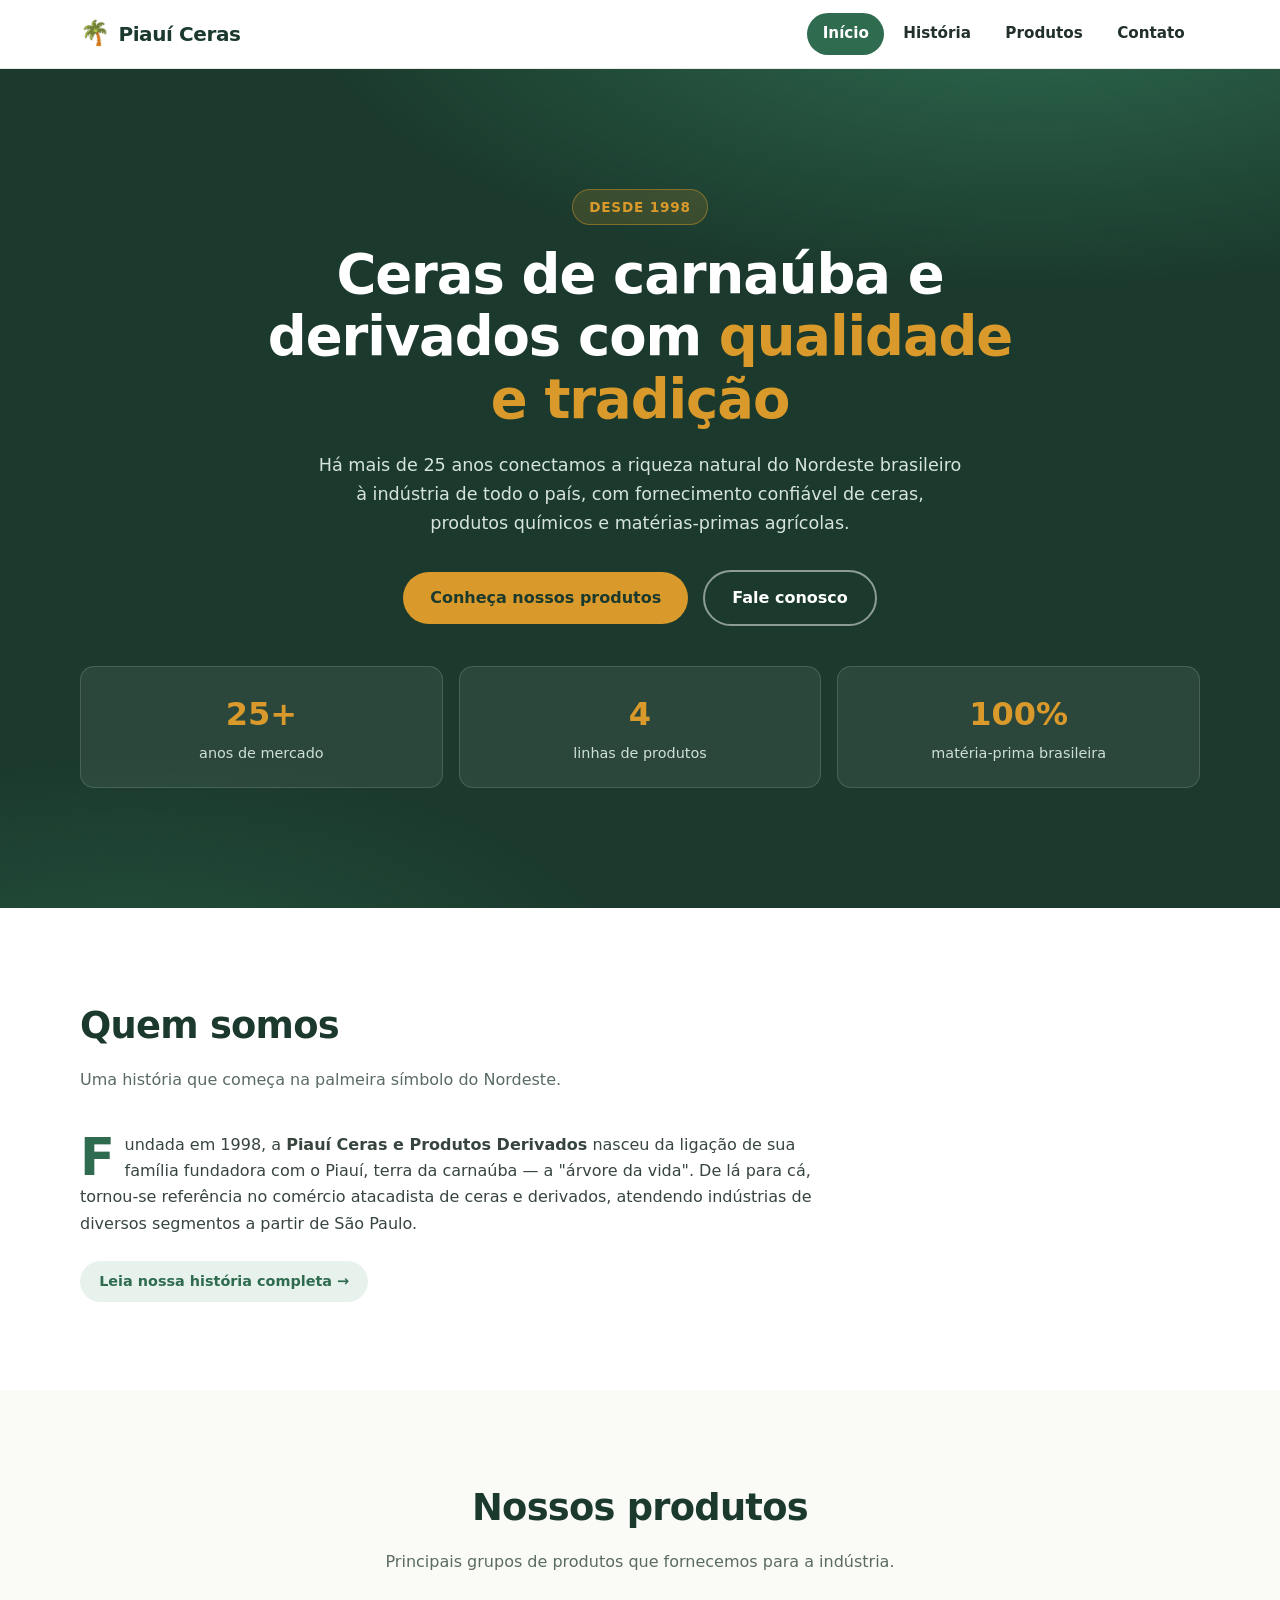
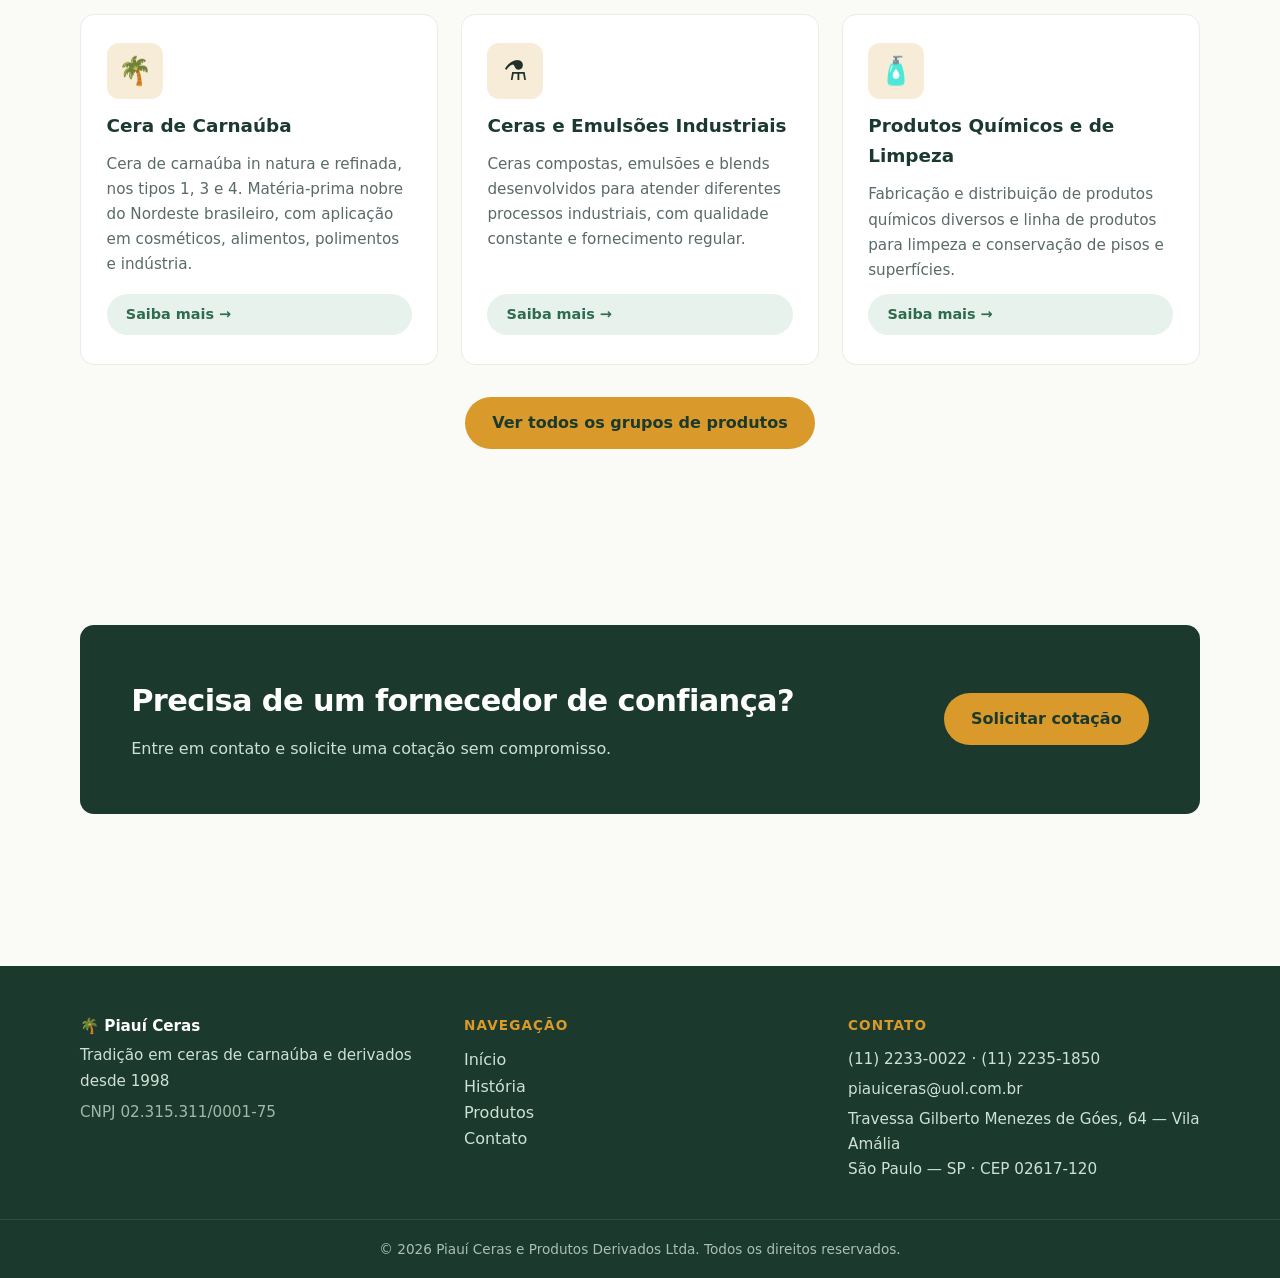
==== index.html @ 4d1cfb24 "Site institucional Piaui Ceras e Produtos Derivados" ====
<!DOCTYPE html>
<html lang="pt-BR">
<head>
  <meta charset="UTF-8">
  <meta name="viewport" content="width=device-width, initial-scale=1.0">
  <title>Piauí Ceras e Produtos Derivados — Cera de Carnaúba e Derivados</title>
  <meta name="description" content="Piauí Ceras e Produtos Derivados Ltda — comércio atacadista de cera de carnaúba, ceras industriais, produtos químicos e matérias-primas agrícolas desde 1998.">
  <link rel="stylesheet" href="css/style.css">
</head>
<body>

  <!-- Cabeçalho: montado automaticamente pelo js/main.js -->
  <header id="site-header"></header>

  <!-- ============================================
       HERO — a grande faixa de abertura do site.
       EDITE os textos abaixo à vontade.
       ============================================ -->
  <section class="hero">
    <div class="container">
      <span class="hero-selo">Desde 1998</span>
      <h1>Ceras de carnaúba e derivados com <em>qualidade e tradição</em></h1>
      <p>
        Há mais de 25 anos conectamos a riqueza natural do Nordeste brasileiro
        à indústria de todo o país, com fornecimento confiável de ceras,
        produtos químicos e matérias-primas agrícolas.
      </p>
      <a class="botao" href="produtos.html">Conheça nossos produtos</a>
      <a class="botao botao-secundario" href="contato.html">Fale conosco</a>

      <!-- Números de destaque — edite os valores livremente -->
      <div class="numeros">
        <div class="numero"><strong>25+</strong><span>anos de mercado</span></div>
        <div class="numero"><strong>4</strong><span>linhas de produtos</span></div>
        <div class="numero"><strong>100%</strong><span>matéria-prima brasileira</span></div>
      </div>
    </div>
  </section>

  <!-- ============================================
       RESUMO DA HISTÓRIA
       ============================================ -->
  <section class="secao secao-alt">
    <div class="container">
      <h2>Quem somos</h2>
      <p class="subtitulo">Uma história que começa na palmeira símbolo do Nordeste.</p>
      <div class="bloco-texto">
        <p>
          Fundada em 1998, a <strong>Piauí Ceras e Produtos Derivados</strong> nasceu da
          ligação de sua família fundadora com o Piauí, terra da carnaúba — a
          "árvore da vida". De lá para cá, tornou-se referência no comércio
          atacadista de ceras e derivados, atendendo indústrias de diversos segmentos
          a partir de São Paulo.
        </p>
      </div>
      <p style="margin-top: 1.5rem;">
        <a class="botao botao-claro" href="historia.html">Leia nossa história completa →</a>
      </p>
    </div>
  </section>

  <!-- ============================================
       PRODUTOS EM DESTAQUE
       Os cartões vêm do arquivo js/dados.js.
       data-produtos="3" mostra só os 3 primeiros.
       ============================================ -->
  <section class="secao">
    <div class="container">
      <div class="centro">
        <h2>Nossos produtos</h2>
        <p class="subtitulo">Principais grupos de produtos que fornecemos para a indústria.</p>
      </div>
      <div class="grade" data-produtos="3"></div>
      <p class="centro" style="margin-top: 2rem;">
        <a class="botao" href="produtos.html">Ver todos os grupos de produtos</a>
      </p>
    </div>
  </section>

  <!-- ============================================
       CHAMADA FINAL PARA CONTATO
       ============================================ -->
  <section class="secao">
    <div class="container">
      <div class="cta">
        <div>
          <h2>Precisa de um fornecedor de confiança?</h2>
          <p>Entre em contato e solicite uma cotação sem compromisso.</p>
        </div>
        <a class="botao" href="contato.html">Solicitar cotação</a>
      </div>
    </div>
  </section>

  <!-- Rodapé: montado automaticamente pelo js/main.js -->
  <footer id="site-footer"></footer>

  <script src="js/dados.js"></script>
  <script src="js/main.js"></script>
</body>
</html>
---- css/style.css ----
/* ============================================================
   ESTILOS — Piauí Ceras
   ============================================================
   Para mudar a "cara" do site inteiro, altere só as variáveis
   abaixo (cores, fontes, arredondamento). O resto do arquivo
   raramente precisa ser tocado.
   ============================================================ */

:root {
  /* CORES — troque aqui para mudar o tema inteiro */
  --verde-escuro: #1b3a2d;   /* fundo do hero e rodapé */
  --verde:        #2e6b4f;   /* cor principal (botões, links) */
  --verde-claro:  #e8f2ec;   /* fundos suaves */
  --ambar:        #d99a2b;   /* cor de destaque (carnaúba) */
  --ambar-claro:  #f7ecd7;
  --texto:        #22302a;
  --texto-suave:  #5a6b62;
  --branco:       #ffffff;
  --fundo:        #fafaf7;

  /* FONTES */
  --fonte: "Segoe UI", system-ui, -apple-system, Roboto, Arial, sans-serif;

  /* ARREDONDAMENTO dos cartões e botões */
  --raio: 14px;

  /* IMAGEM DO HERO (página inicial) — para usar uma foto:
     troque a linha abaixo por algo como:
     --hero-fundo: linear-gradient(rgba(27,58,45,.82), rgba(27,58,45,.82)),
                   url("../img/minha-foto.jpg") center/cover;      */
  --hero-fundo: radial-gradient(1200px 500px at 80% -10%, #2e6b4f 0%, transparent 60%),
                radial-gradient(900px 420px at 10% 110%, #24503d 0%, transparent 55%),
                var(--verde-escuro);
}

/* ---------- RESET BÁSICO ---------- */
* { margin: 0; padding: 0; box-sizing: border-box; }
html { scroll-behavior: smooth; }
body {
  font-family: var(--fonte);
  color: var(--texto);
  background: var(--fundo);
  line-height: 1.65;
}
img { max-width: 100%; display: block; }
a { color: var(--verde); }

.container { width: min(1120px, 92%); margin-inline: auto; }

/* ---------- CABEÇALHO ---------- */
#site-header {
  position: sticky; top: 0; z-index: 50;
  background: rgba(255, 255, 255, .92);
  backdrop-filter: blur(8px);
  border-bottom: 1px solid #e6e9e4;
}
.header-inner {
  display: flex; align-items: center; justify-content: space-between;
  min-height: 68px; gap: 1rem;
}
.logo {
  display: flex; align-items: center; gap: .55rem;
  text-decoration: none; font-weight: 800; font-size: 1.25rem;
  color: var(--verde-escuro); letter-spacing: -.02em;
}
.logo-icone { font-size: 1.5rem; }

.nav ul { display: flex; gap: .25rem; list-style: none; }
.nav a {
  display: block; padding: .55rem .95rem;
  text-decoration: none; color: var(--texto);
  font-weight: 600; font-size: .95rem;
  border-radius: 999px; transition: background .2s, color .2s;
}
.nav a:hover { background: var(--verde-claro); color: var(--verde); }
.nav a.ativo { background: var(--verde); color: var(--branco); }

/* botão hambúrguer (aparece só no celular) */
.menu-btn {
  display: none; flex-direction: column; gap: 5px;
  background: none; border: 0; cursor: pointer; padding: .5rem;
}
.menu-btn span {
  width: 24px; height: 2.6px; background: var(--verde-escuro);
  border-radius: 2px; transition: transform .25s, opacity .25s;
}
.menu-btn.aberto span:nth-child(1) { transform: translateY(7.6px) rotate(45deg); }
.menu-btn.aberto span:nth-child(2) { opacity: 0; }
.menu-btn.aberto span:nth-child(3) { transform: translateY(-7.6px) rotate(-45deg); }

/* ---------- HERO (topo da página inicial) ---------- */
.hero {
  background: var(--hero-fundo);
  color: var(--branco);
  padding: clamp(4rem, 10vw, 7.5rem) 0;
  text-align: center;
}
.hero h1 {
  font-size: clamp(2rem, 5vw, 3.4rem);
  line-height: 1.15; letter-spacing: -.02em;
  max-width: 20ch; margin-inline: auto;
}
.hero h1 em { color: var(--ambar); font-style: normal; }
.hero p {
  margin: 1.2rem auto 2rem; max-width: 58ch;
  font-size: 1.1rem; color: #d6e4dc;
}
.hero-selo {
  display: inline-block; margin-bottom: 1.2rem;
  padding: .35rem 1rem; border-radius: 999px;
  background: rgba(217, 154, 43, .16);
  border: 1px solid rgba(217, 154, 43, .45);
  color: var(--ambar); font-weight: 700; font-size: .85rem;
  letter-spacing: .06em; text-transform: uppercase;
}

/* ---------- BOTÕES ---------- */
.botao {
  display: inline-block; padding: .8rem 1.7rem;
  border-radius: 999px; text-decoration: none; font-weight: 700;
  background: var(--ambar); color: var(--verde-escuro);
  transition: transform .15s, box-shadow .15s, background .2s;
}
.botao:hover { transform: translateY(-2px); box-shadow: 0 8px 22px rgba(0,0,0,.18); }
.botao-secundario {
  background: transparent; color: var(--branco);
  border: 2px solid rgba(255,255,255,.5); margin-left: .6rem;
}
.botao-secundario:hover { border-color: var(--branco); }
.botao-claro {
  background: var(--verde-claro); color: var(--verde);
  padding: .55rem 1.2rem; font-size: .9rem; margin-top: auto;
}

/* ---------- SEÇÕES ---------- */
.secao { padding: clamp(3.2rem, 7vw, 5.5rem) 0; }
.secao-alt { background: var(--branco); }
.secao h2 {
  font-size: clamp(1.6rem, 3.4vw, 2.3rem);
  letter-spacing: -.02em; color: var(--verde-escuro);
  margin-bottom: .6rem;
}
.secao .subtitulo { color: var(--texto-suave); max-width: 62ch; margin-bottom: 2.4rem; }
.centro { text-align: center; }
.centro .subtitulo { margin-inline: auto; }

/* ---------- GRADE DE CARTÕES ---------- */
.grade {
  display: grid; gap: 1.4rem;
  grid-template-columns: repeat(auto-fit, minmax(250px, 1fr));
}
.card {
  background: var(--branco);
  border: 1px solid #e9ece7;
  border-radius: var(--raio);
  padding: 1.8rem 1.6rem;
  display: flex; flex-direction: column; gap: .7rem;
  transition: transform .2s, box-shadow .2s;
}
.card:hover { transform: translateY(-5px); box-shadow: 0 14px 34px rgba(27,58,45,.12); }
.card-icone {
  width: 56px; height: 56px; font-size: 1.7rem;
  display: grid; place-items: center;
  background: var(--ambar-claro); border-radius: 12px;
}
.card h3 { color: var(--verde-escuro); font-size: 1.15rem; }
.card p { color: var(--texto-suave); font-size: .95rem; flex: 1; }

/* ---------- NÚMEROS / DESTAQUES ---------- */
.numeros {
  display: grid; gap: 1rem;
  grid-template-columns: repeat(auto-fit, minmax(170px, 1fr));
  margin-top: 2.5rem;
}
.numero {
  background: rgba(255,255,255,.07);
  border: 1px solid rgba(255,255,255,.14);
  border-radius: var(--raio); padding: 1.3rem; text-align: center;
}
.numero strong { display: block; font-size: 2rem; color: var(--ambar); }
.numero span { font-size: .9rem; color: #cfe0d6; }

/* ---------- BLOCO DE TEXTO (história) ---------- */
.bloco-texto { max-width: 72ch; }
.bloco-texto p { margin-bottom: 1.1rem; color: #37453e; }
.bloco-texto p:first-of-type::first-letter {
  font-size: 3.2rem; font-weight: 800; float: left;
  line-height: 1; padding-right: .6rem; color: var(--verde);
}

/* linha do tempo */
.timeline { margin-top: 2.5rem; border-left: 3px solid var(--verde-claro); }
.timeline-item { position: relative; padding: 0 0 1.8rem 1.8rem; }
.timeline-item::before {
  content: ""; position: absolute; left: -9.5px; top: .35rem;
  width: 16px; height: 16px; border-radius: 50%;
  background: var(--ambar); border: 3px solid var(--fundo);
}
.timeline-item strong { color: var(--verde-escuro); display: block; }
.timeline-item p { color: var(--texto-suave); font-size: .95rem; }

/* ---------- FAIXA DE CHAMADA (CTA) ---------- */
.cta {
  background: var(--verde-escuro); color: var(--branco);
  border-radius: var(--raio); padding: clamp(2rem, 5vw, 3.2rem);
  display: flex; flex-wrap: wrap; align-items: center;
  justify-content: space-between; gap: 1.5rem;
}
.cta h2 { color: var(--branco); font-size: clamp(1.4rem, 3vw, 1.9rem); }
.cta p { color: #cfe0d6; }

/* ---------- PÁGINA DE CONTATO ---------- */
.contato-grid {
  display: grid; gap: 2rem;
  grid-template-columns: repeat(auto-fit, minmax(300px, 1fr));
  align-items: start;
}
.info-contato { display: grid; gap: 1rem; }
.info-item {
  display: flex; gap: .9rem; align-items: flex-start;
  background: var(--branco); border: 1px solid #e9ece7;
  border-radius: var(--raio); padding: 1.1rem 1.3rem;
}
.info-item .icone { font-size: 1.4rem; }
.info-item strong { color: var(--verde-escuro); display: block; font-size: .95rem; }
.info-item p, .info-item a { font-size: .95rem; color: var(--texto-suave); }

.form-contato {
  background: var(--branco); border: 1px solid #e9ece7;
  border-radius: var(--raio); padding: 1.8rem;
  display: grid; gap: 1rem;
}
.form-contato label { font-weight: 600; font-size: .9rem; color: var(--verde-escuro); }
.form-contato input, .form-contato textarea {
  width: 100%; margin-top: .35rem;
  padding: .75rem .9rem; font: inherit;
  border: 1.5px solid #dde3dd; border-radius: 10px;
  background: var(--fundo); transition: border-color .2s;
}
.form-contato input:focus, .form-contato textarea:focus {
  outline: none; border-color: var(--verde);
}
.form-contato button { border: 0; cursor: pointer; font: inherit; justify-self: start; }

.mapa {
  margin-top: 2.5rem; border-radius: var(--raio); overflow: hidden;
  border: 1px solid #e9ece7;
}
.mapa iframe { width: 100%; height: 380px; border: 0; display: block; }

/* ---------- CABEÇALHO INTERNO DAS PÁGINAS ---------- */
.titulo-pagina {
  background: var(--verde-escuro); color: var(--branco);
  padding: clamp(2.5rem, 6vw, 4rem) 0; text-align: center;
}
.titulo-pagina h1 { font-size: clamp(1.8rem, 4vw, 2.6rem); letter-spacing: -.02em; }
.titulo-pagina p { color: #cfe0d6; margin-top: .5rem; }

/* ---------- RODAPÉ ---------- */
#site-footer { background: var(--verde-escuro); color: #cfe0d6; margin-top: 4rem; }
.footer-grid {
  display: grid; gap: 2rem; padding: 3rem 0 2rem;
  grid-template-columns: repeat(auto-fit, minmax(220px, 1fr));
}
.footer-logo { font-weight: 800; font-size: 1.2rem; color: var(--branco); margin-bottom: .4rem; }
.footer-cnpj { font-size: .85rem; opacity: .75; margin-top: .4rem; }
#site-footer h4 {
  color: var(--ambar); font-size: .85rem;
  text-transform: uppercase; letter-spacing: .08em; margin-bottom: .7rem;
}
.footer-links { list-style: none; }
.footer-links a, #site-footer a { color: #cfe0d6; text-decoration: none; }
.footer-links a:hover, #site-footer a:hover { color: var(--branco); text-decoration: underline; }
#site-footer p { font-size: .95rem; margin-bottom: .3rem; }
.footer-base {
  border-top: 1px solid rgba(255,255,255,.12);
  padding: 1.1rem 0; font-size: .85rem; text-align: center; opacity: .8;
}

/* ---------- ANIMAÇÃO DE ENTRADA ---------- */
.animavel { opacity: 0; transform: translateY(18px); transition: opacity .55s ease, transform .55s ease; }
.animavel.visivel { opacity: 1; transform: none; }
@media (prefers-reduced-motion: reduce) {
  .animavel { opacity: 1; transform: none; transition: none; }
}

/* ---------- CELULAR ---------- */
@media (max-width: 760px) {
  .menu-btn { display: flex; }
  .nav {
    position: absolute; top: 68px; left: 0; right: 0;
    background: var(--branco); border-bottom: 1px solid #e6e9e4;
    display: none; padding: .8rem 4%;
  }
  .nav.aberto { display: block; }
  .nav ul { flex-direction: column; }
  .botao-secundario { margin-left: 0; margin-top: .8rem; }
}
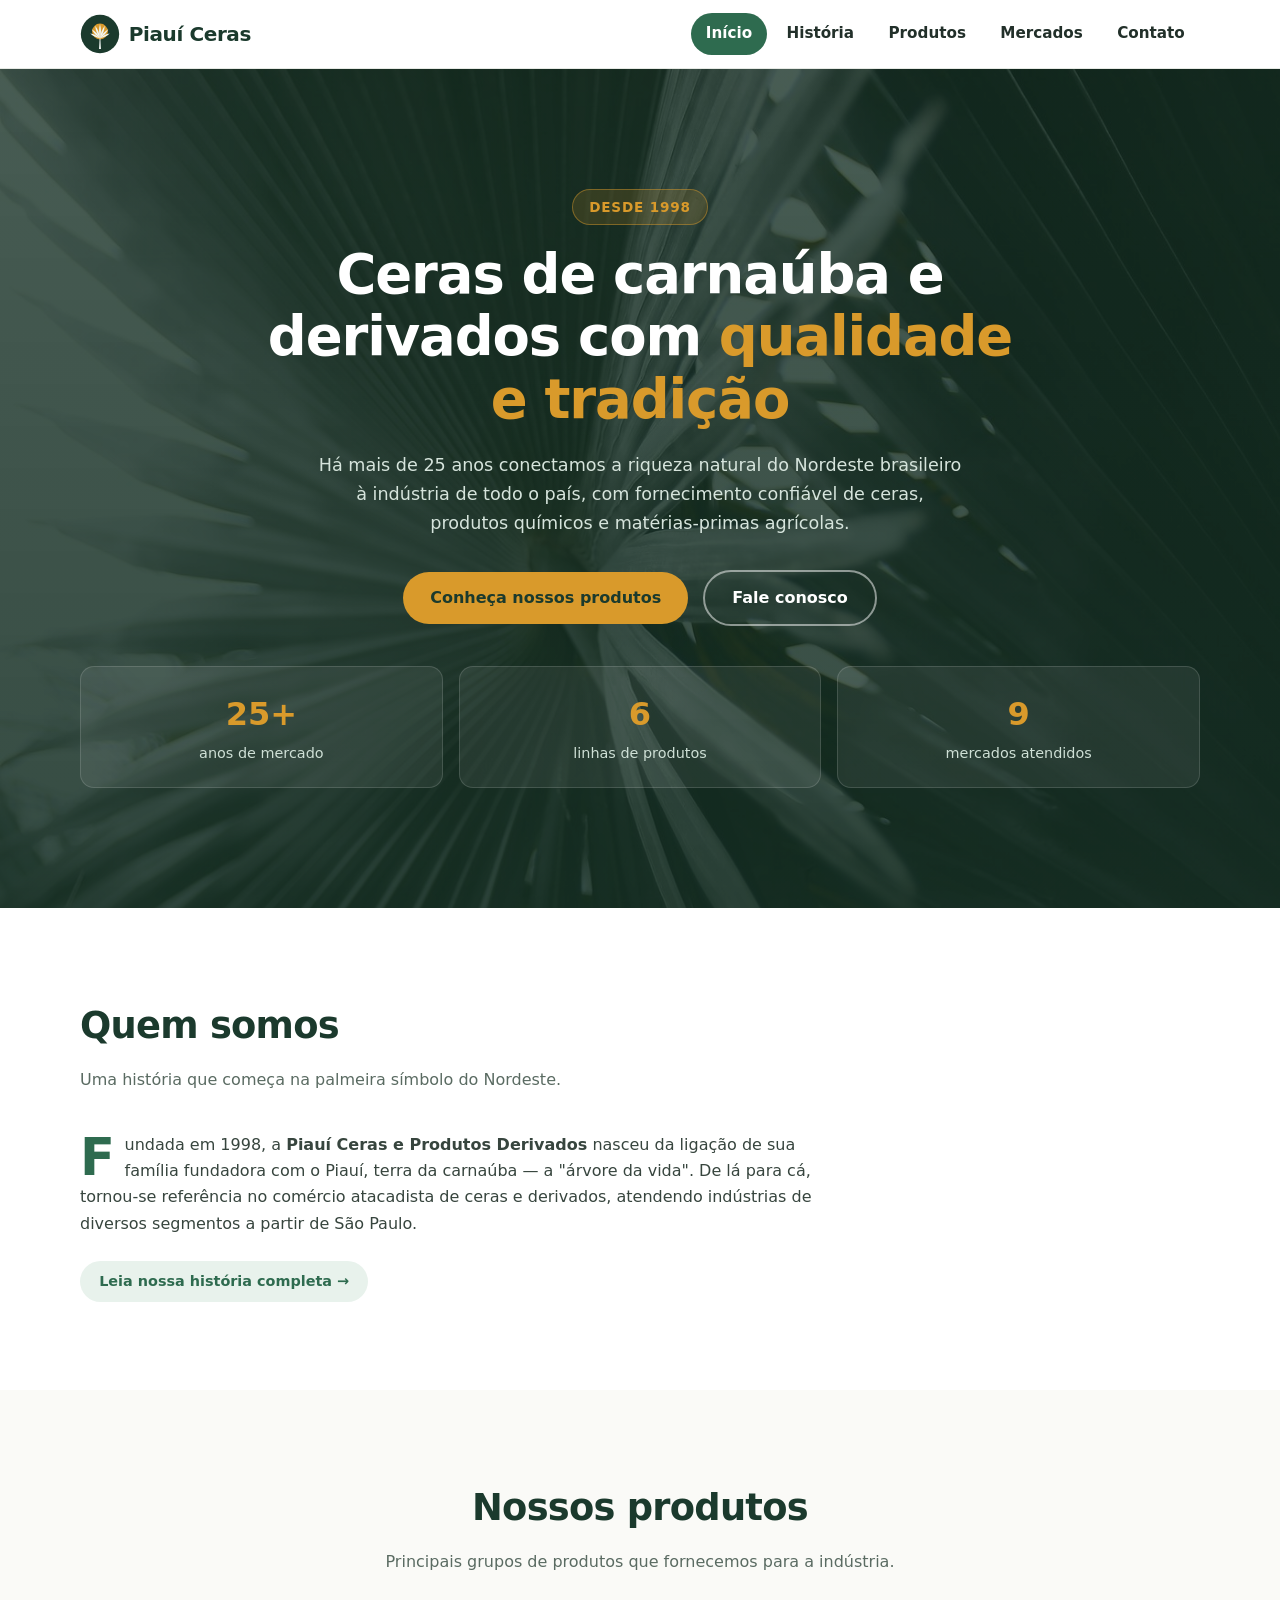
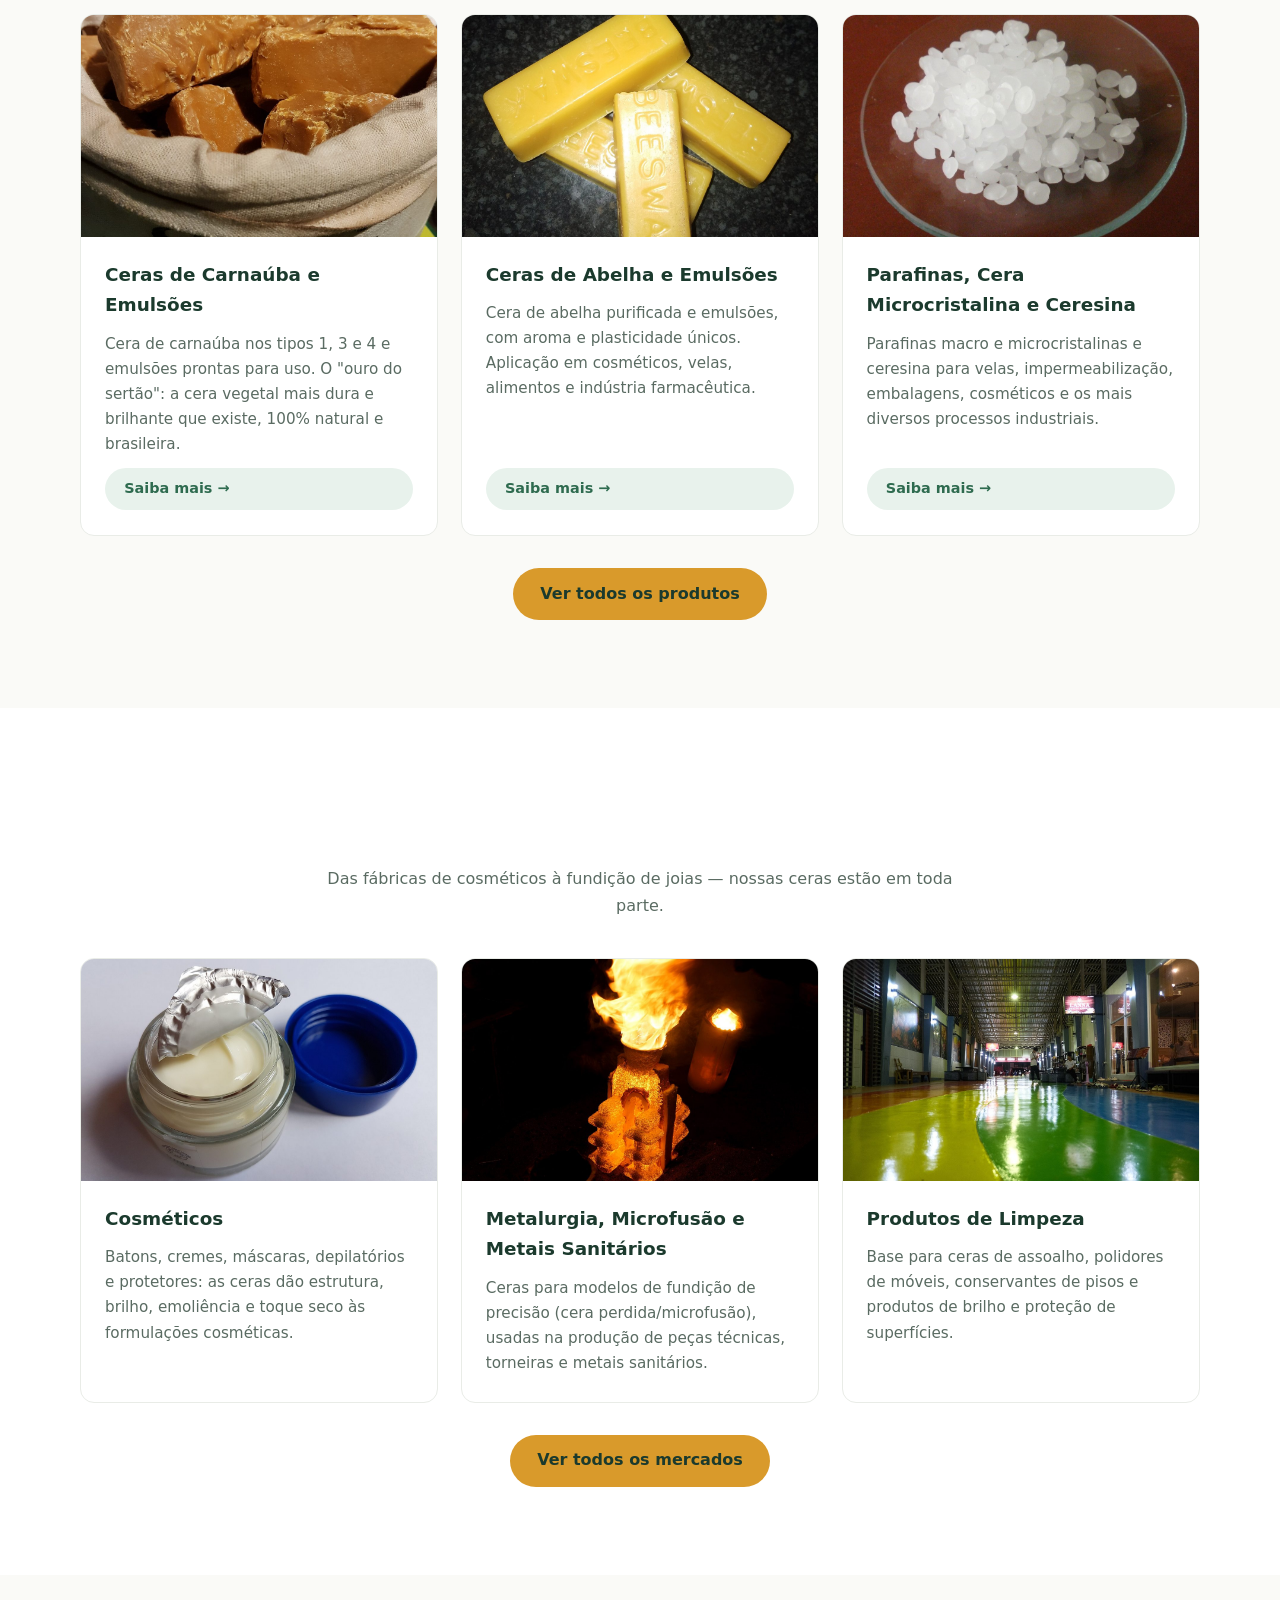
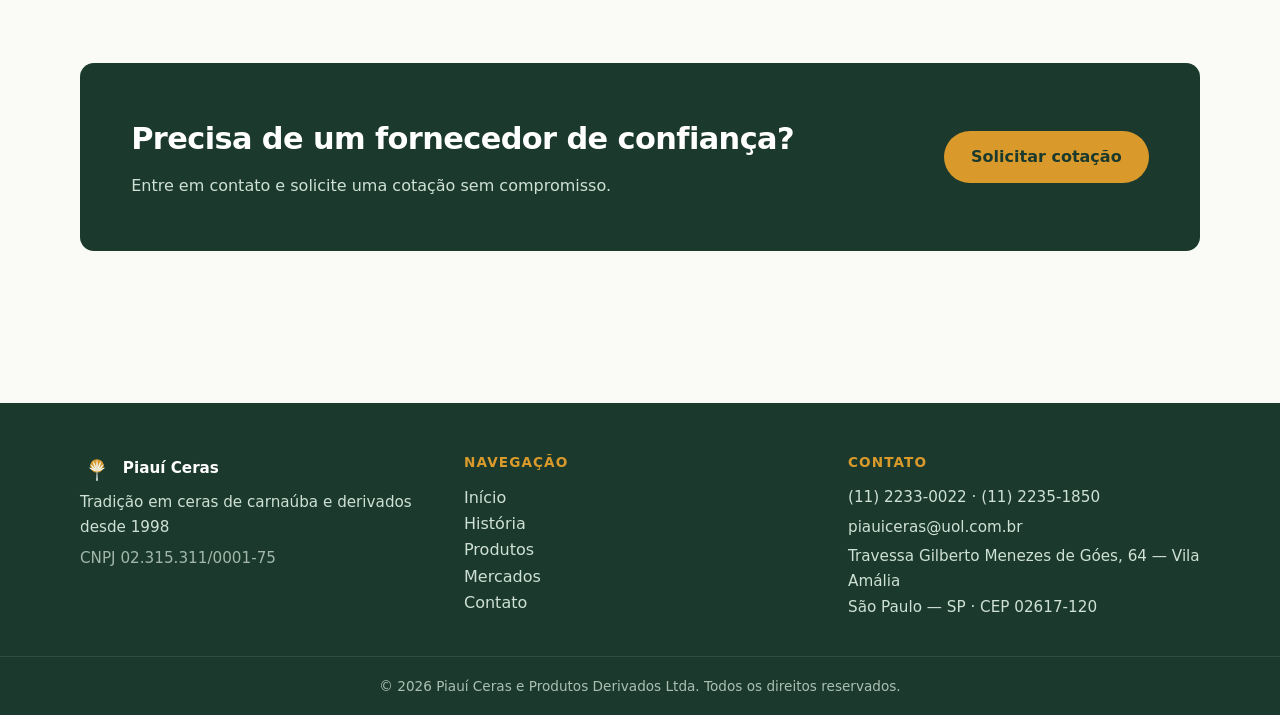
==== commit 5df94eaa: "Adiciona abas Produtos e Mercados, fotos locais e logo - Nova pagina mercados.html com 9 segmentos a" ====
--- a/index.html
+++ b/index.html
@@ -5,6 +5,7 @@
   <meta name="viewport" content="width=device-width, initial-scale=1.0">
   <title>Piauí Ceras e Produtos Derivados — Cera de Carnaúba e Derivados</title>
   <meta name="description" content="Piauí Ceras e Produtos Derivados Ltda — comércio atacadista de cera de carnaúba, ceras industriais, produtos químicos e matérias-primas agrícolas desde 1998.">
+  <link rel="icon" type="image/svg+xml" href="img/logo-simbolo.svg">
   <link rel="stylesheet" href="css/style.css">
 </head>
 <body>
@@ -31,8 +32,8 @@
       <!-- Números de destaque — edite os valores livremente -->
       <div class="numeros">
         <div class="numero"><strong>25+</strong><span>anos de mercado</span></div>
-        <div class="numero"><strong>4</strong><span>linhas de produtos</span></div>
-        <div class="numero"><strong>100%</strong><span>matéria-prima brasileira</span></div>
+        <div class="numero"><strong>6</strong><span>linhas de produtos</span></div>
+        <div class="numero"><strong>9</strong><span>mercados atendidos</span></div>
       </div>
     </div>
   </section>
@@ -72,7 +73,25 @@
       </div>
       <div class="grade" data-produtos="3"></div>
       <p class="centro" style="margin-top: 2rem;">
-        <a class="botao" href="produtos.html">Ver todos os grupos de produtos</a>
+        <a class="botao" href="produtos.html">Ver todos os produtos</a>
+      </p>
+    </div>
+  </section>
+
+  <!-- ============================================
+       MERCADOS EM DESTAQUE
+       Os cartões vêm do arquivo js/dados.js.
+       data-mercados="3" mostra só os 3 primeiros.
+       ============================================ -->
+  <section class="secao secao-alt">
+    <div class="container">
+      <div class="centro">
+        <h2>Mercados que atendemos</h2>
+        <p class="subtitulo">Das fábricas de cosméticos à fundição de joias — nossas ceras estão em toda parte.</p>
+      </div>
+      <div class="grade" data-mercados="3"></div>
+      <p class="centro" style="margin-top: 2rem;">
+        <a class="botao" href="mercados.html">Ver todos os mercados</a>
       </p>
     </div>
   </section>
--- a/css/style.css
+++ b/css/style.css
@@ -24,12 +24,11 @@
   /* ARREDONDAMENTO dos cartões e botões */
   --raio: 14px;
 
-  /* IMAGEM DO HERO (página inicial) — para usar uma foto:
-     troque a linha abaixo por algo como:
-     --hero-fundo: linear-gradient(rgba(27,58,45,.82), rgba(27,58,45,.82)),
-                   url("../img/minha-foto.jpg") center/cover;      */
-  --hero-fundo: radial-gradient(1200px 500px at 80% -10%, #2e6b4f 0%, transparent 60%),
-                radial-gradient(900px 420px at 10% 110%, #24503d 0%, transparent 55%),
+  /* IMAGEM DO HERO (página inicial) — para trocar a foto,
+     substitua o arquivo img/hero-carnauba.jpg por outro com o
+     mesmo nome, ou mude o caminho na linha abaixo.             */
+  --hero-fundo: linear-gradient(rgba(20, 46, 35, .78), rgba(20, 46, 35, .86)),
+                url("../img/hero-carnauba.jpg") center/cover no-repeat,
                 var(--verde-escuro);
 }
 
@@ -63,7 +62,7 @@
   text-decoration: none; font-weight: 800; font-size: 1.25rem;
   color: var(--verde-escuro); letter-spacing: -.02em;
 }
-.logo-icone { font-size: 1.5rem; }
+.logo-icone { width: 40px; height: 40px; display: block; }
 
 .nav ul { display: flex; gap: .25rem; list-style: none; }
 .nav a {
@@ -153,15 +152,29 @@
   background: var(--branco);
   border: 1px solid #e9ece7;
   border-radius: var(--raio);
-  padding: 1.8rem 1.6rem;
-  display: flex; flex-direction: column; gap: .7rem;
+  overflow: hidden;
+  display: flex; flex-direction: column;
   transition: transform .2s, box-shadow .2s;
 }
 .card:hover { transform: translateY(-5px); box-shadow: 0 14px 34px rgba(27,58,45,.12); }
+.card-foto {
+  aspect-ratio: 16 / 10; overflow: hidden;
+  background: var(--verde-claro);
+}
+.card-foto img {
+  width: 100%; height: 100%; object-fit: cover;
+  transition: transform .35s ease;
+}
+.card:hover .card-foto img { transform: scale(1.05); }
+.card-corpo {
+  padding: 1.4rem 1.5rem 1.6rem;
+  display: flex; flex-direction: column; gap: .7rem; flex: 1;
+}
 .card-icone {
   width: 56px; height: 56px; font-size: 1.7rem;
   display: grid; place-items: center;
   background: var(--ambar-claro); border-radius: 12px;
+  margin: 1.6rem 1.5rem 0;
 }
 .card h3 { color: var(--verde-escuro); font-size: 1.15rem; }
 .card p { color: var(--texto-suave); font-size: .95rem; flex: 1; }
@@ -262,7 +275,11 @@
   display: grid; gap: 2rem; padding: 3rem 0 2rem;
   grid-template-columns: repeat(auto-fit, minmax(220px, 1fr));
 }
-.footer-logo { font-weight: 800; font-size: 1.2rem; color: var(--branco); margin-bottom: .4rem; }
+.footer-logo {
+  font-weight: 800; font-size: 1.2rem; color: var(--branco);
+  margin-bottom: .4rem; display: flex; align-items: center; gap: .55rem;
+}
+.footer-logo-img { width: 34px; height: 34px; }
 .footer-cnpj { font-size: .85rem; opacity: .75; margin-top: .4rem; }
 #site-footer h4 {
   color: var(--ambar); font-size: .85rem;
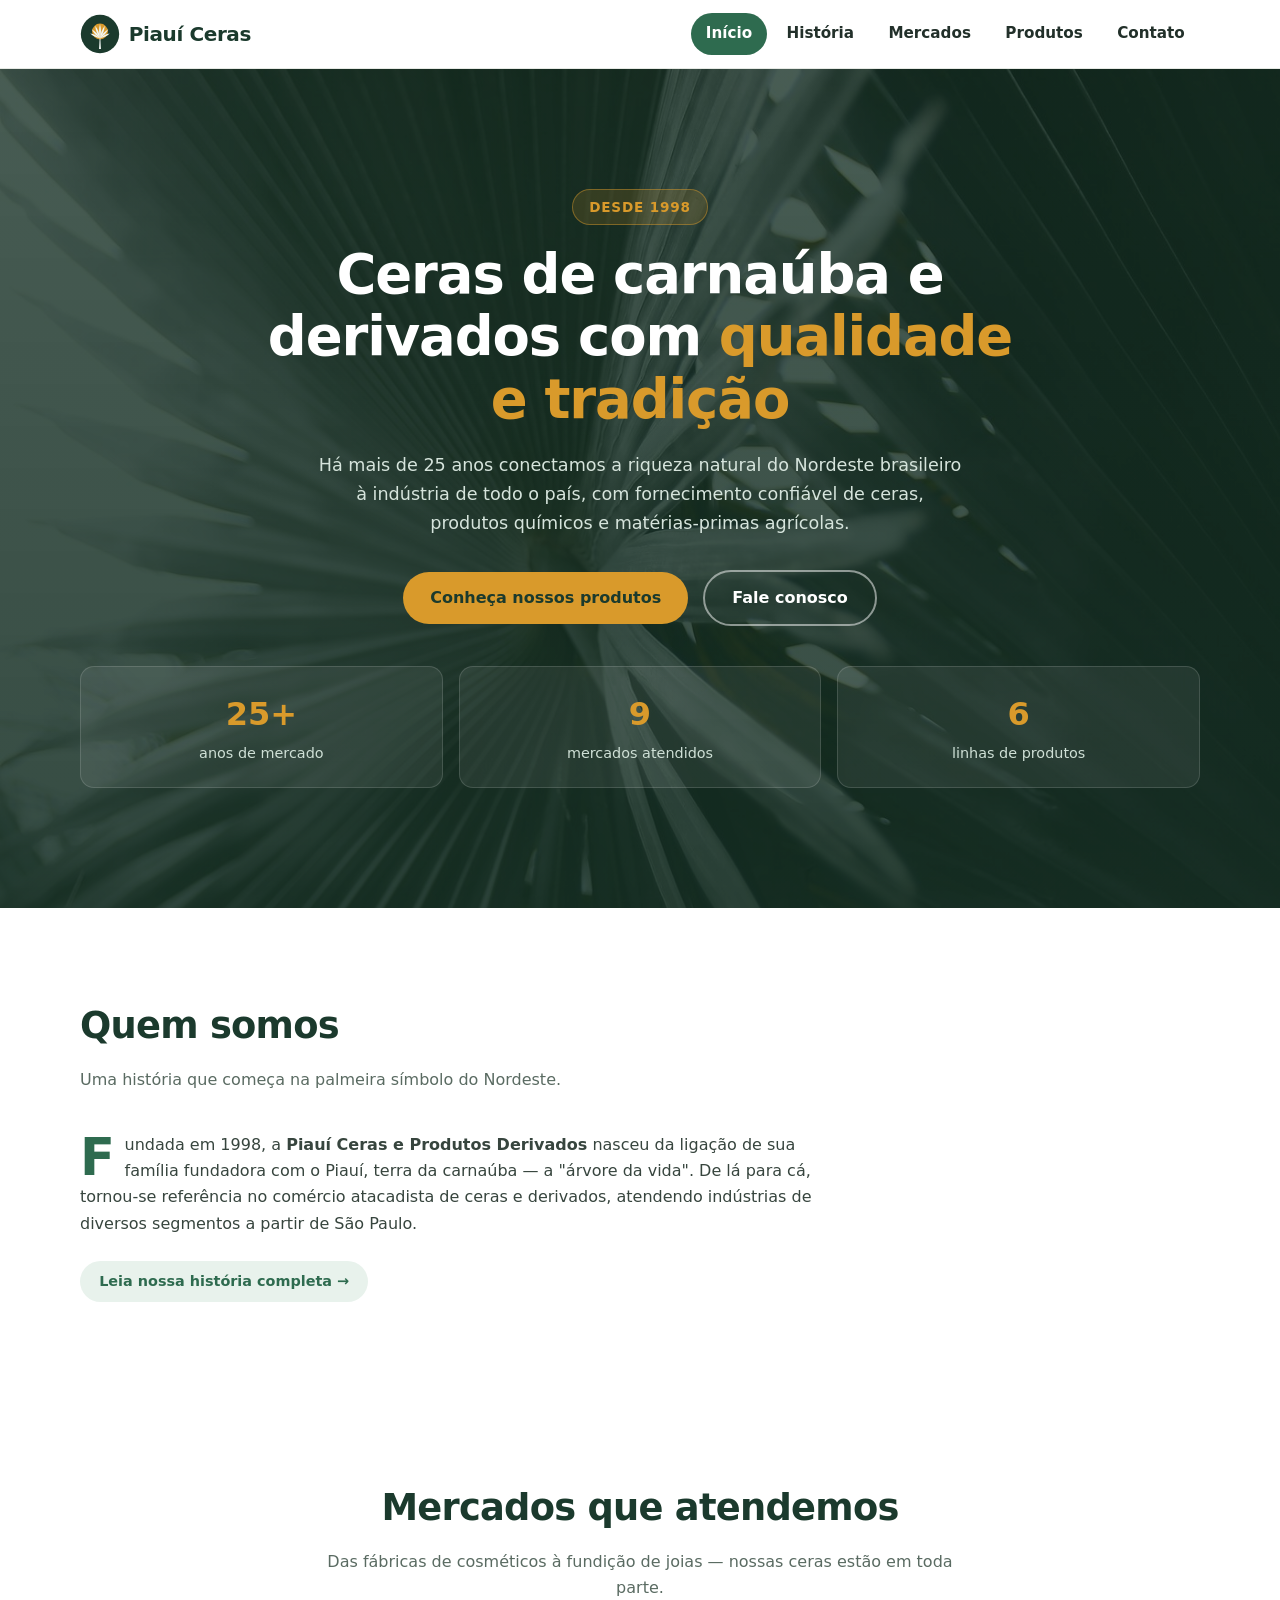
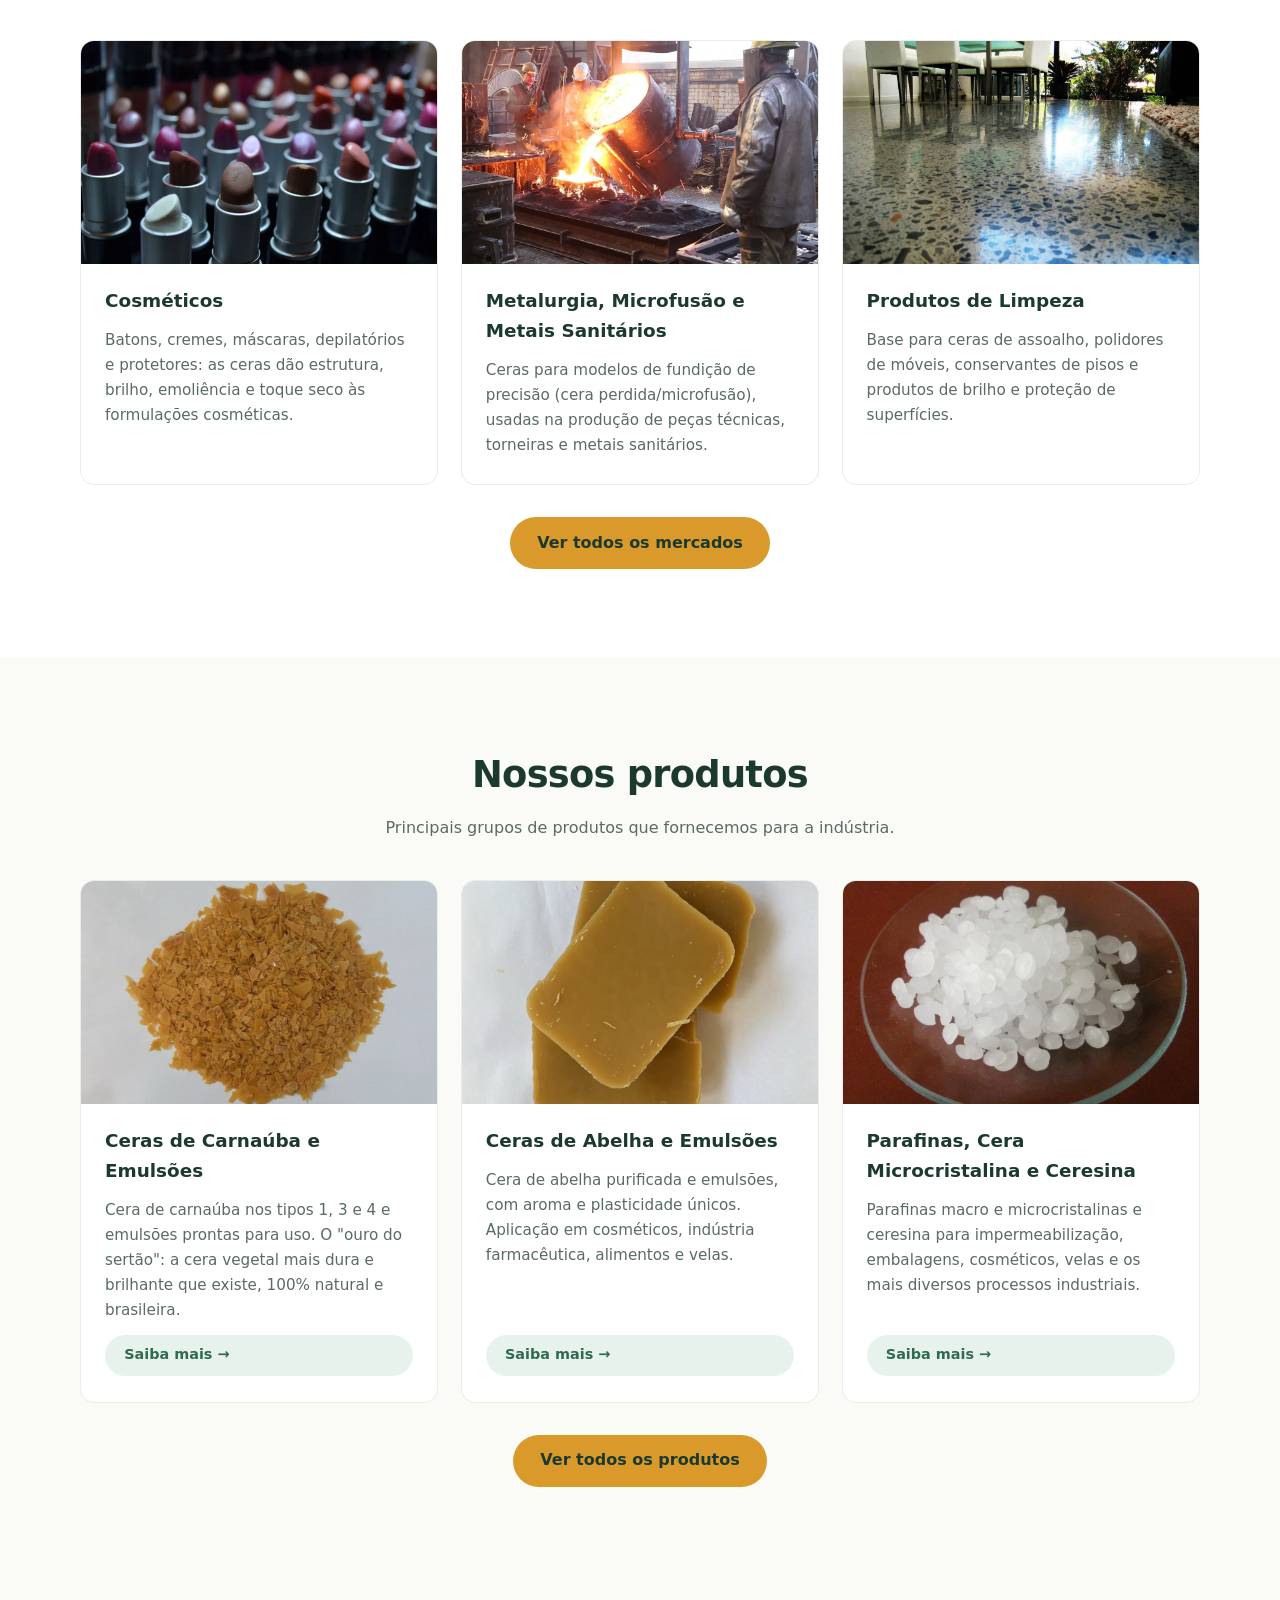
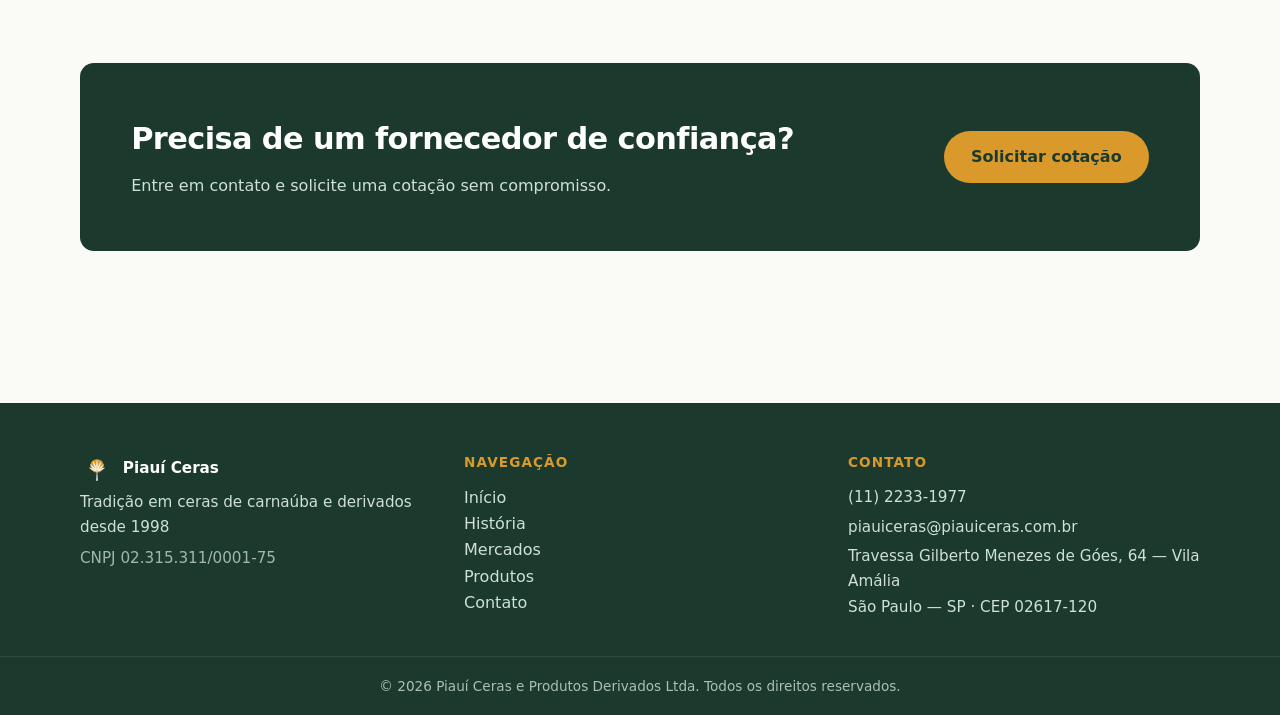
==== commit e39766bb: "mudanças v1" ====
--- a/index.html
+++ b/index.html
@@ -32,8 +32,8 @@
       <!-- Números de destaque — edite os valores livremente -->
       <div class="numeros">
         <div class="numero"><strong>25+</strong><span>anos de mercado</span></div>
+        <div class="numero"><strong>9</strong><span>mercados atendidos</span></div>
         <div class="numero"><strong>6</strong><span>linhas de produtos</span></div>
-        <div class="numero"><strong>9</strong><span>mercados atendidos</span></div>
       </div>
     </div>
   </section>
@@ -61,6 +61,24 @@
   </section>
 
   <!-- ============================================
+       MERCADOS EM DESTAQUE
+       Os cartões vêm do arquivo js/dados.js.
+       data-mercados="3" mostra só os 3 primeiros.
+       ============================================ -->
+  <section class="secao secao-alt">
+    <div class="container">
+      <div class="centro">
+        <h2>Mercados que atendemos</h2>
+        <p class="subtitulo">Das fábricas de cosméticos à fundição de joias — nossas ceras estão em toda parte.</p>
+      </div>
+      <div class="grade" data-mercados="3"></div>
+      <p class="centro" style="margin-top: 2rem;">
+        <a class="botao" href="mercados.html">Ver todos os mercados</a>
+      </p>
+    </div>
+  </section>
+
+  <!-- ============================================
        PRODUTOS EM DESTAQUE
        Os cartões vêm do arquivo js/dados.js.
        data-produtos="3" mostra só os 3 primeiros.
@@ -74,24 +92,6 @@
       <div class="grade" data-produtos="3"></div>
       <p class="centro" style="margin-top: 2rem;">
         <a class="botao" href="produtos.html">Ver todos os produtos</a>
-      </p>
-    </div>
-  </section>
-
-  <!-- ============================================
-       MERCADOS EM DESTAQUE
-       Os cartões vêm do arquivo js/dados.js.
-       data-mercados="3" mostra só os 3 primeiros.
-       ============================================ -->
-  <section class="secao secao-alt">
-    <div class="container">
-      <div class="centro">
-        <h2>Mercados que atendemos</h2>
-        <p class="subtitulo">Das fábricas de cosméticos à fundição de joias — nossas ceras estão em toda parte.</p>
-      </div>
-      <div class="grade" data-mercados="3"></div>
-      <p class="centro" style="margin-top: 2rem;">
-        <a class="botao" href="mercados.html">Ver todos os mercados</a>
       </p>
     </div>
   </section>
--- a/css/style.css
+++ b/css/style.css
@@ -201,6 +201,17 @@
   line-height: 1; padding-right: .6rem; color: var(--verde);
 }
 
+/* Foto de destaque dentro de um texto (ex.: carnaúba na página de história) */
+.foto-destaque {
+  max-width: 420px; margin: 2rem auto; border-radius: var(--raio);
+  overflow: hidden; box-shadow: 0 14px 34px rgba(27,58,45,.14);
+}
+.foto-destaque img { width: 100%; height: auto; display: block; }
+.foto-destaque figcaption {
+  padding: .7rem 1.1rem; background: var(--verde-claro);
+  color: var(--texto-suave); font-size: .85rem; font-style: italic;
+}
+
 /* linha do tempo */
 .timeline { margin-top: 2.5rem; border-left: 3px solid var(--verde-claro); }
 .timeline-item { position: relative; padding: 0 0 1.8rem 1.8rem; }
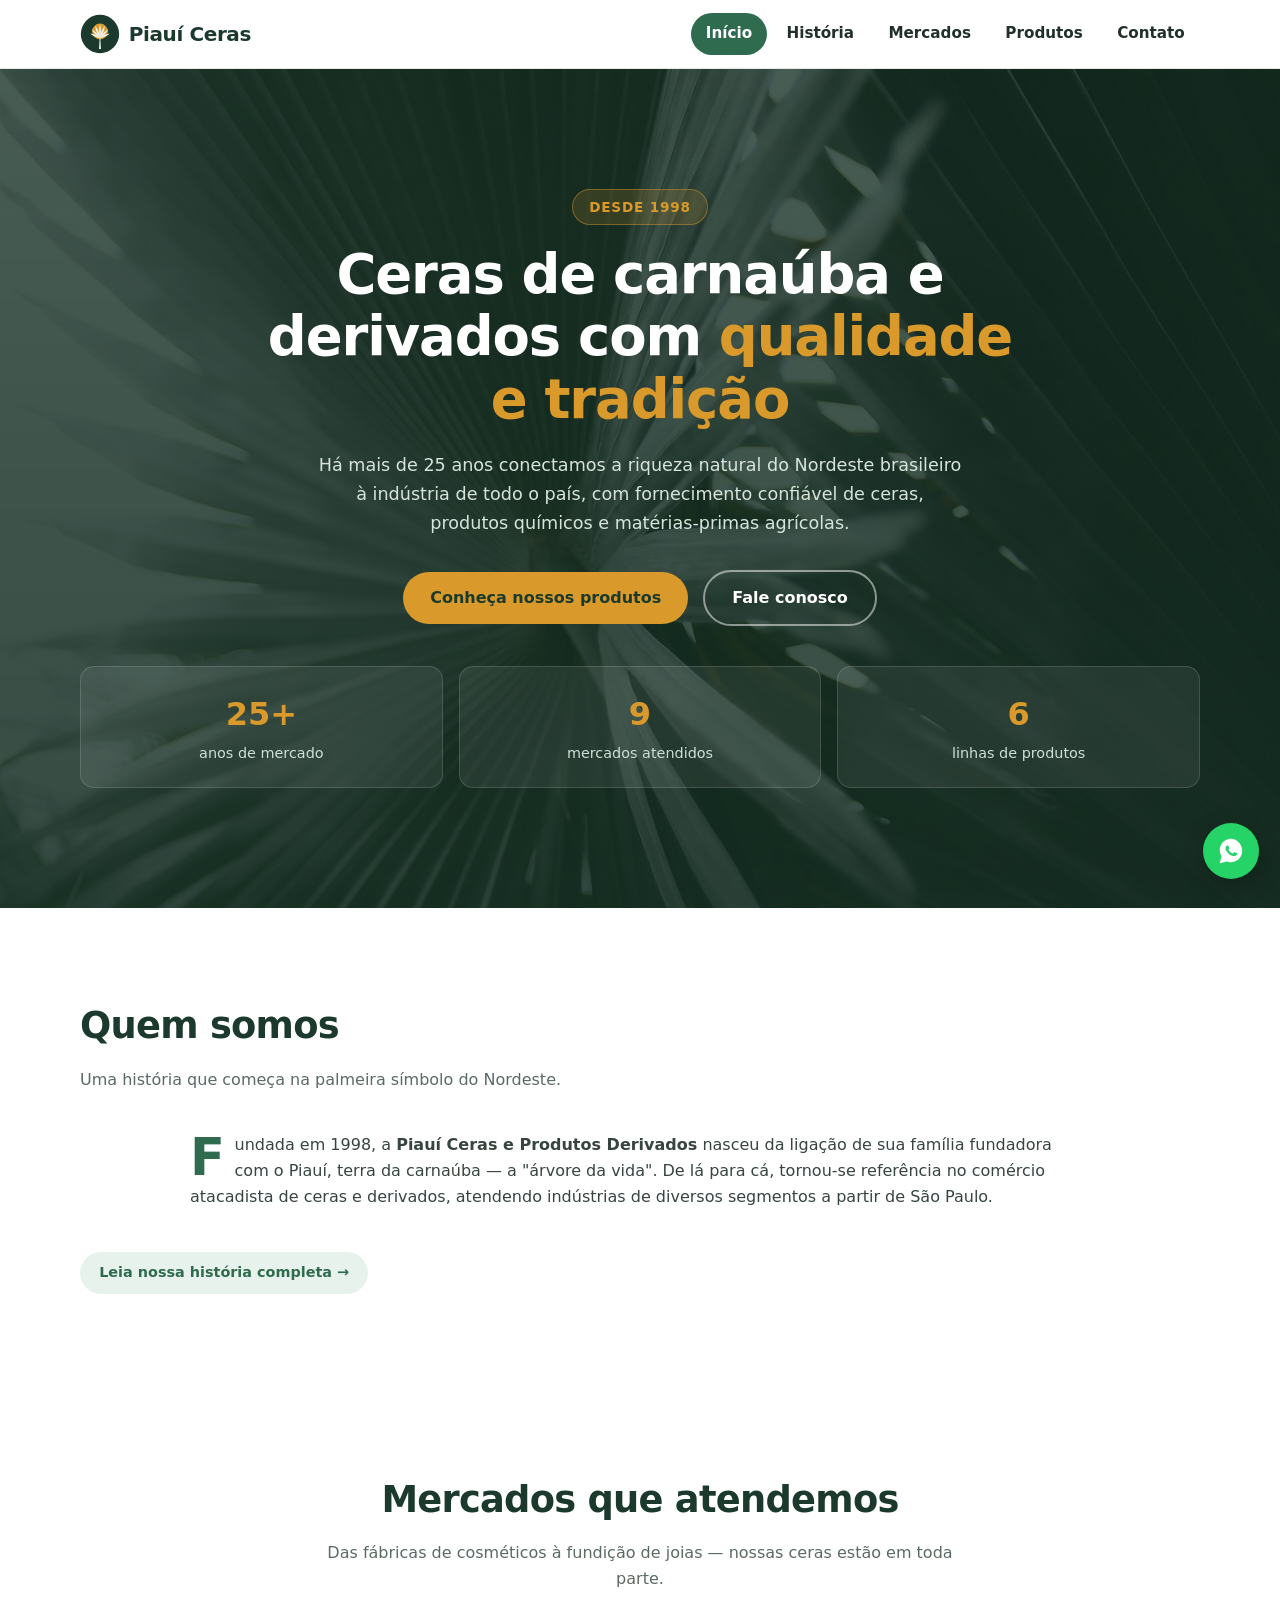
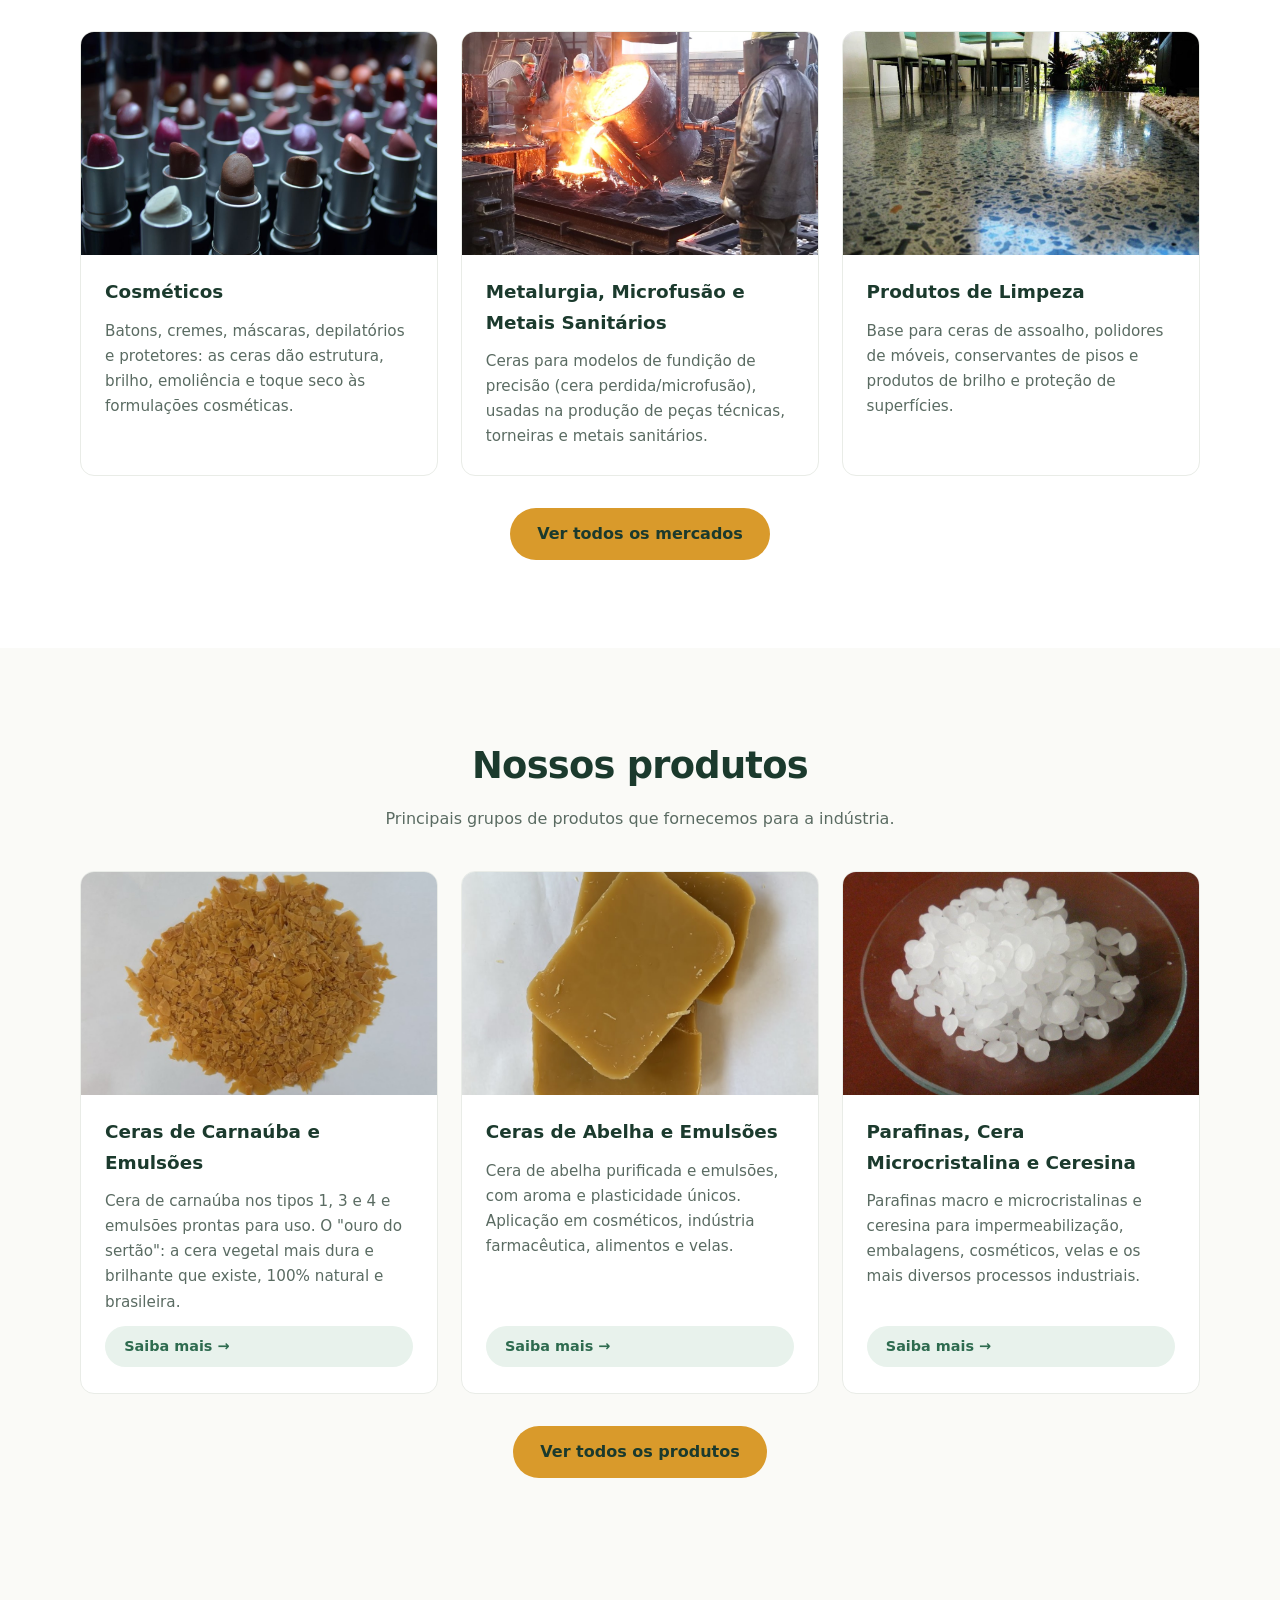
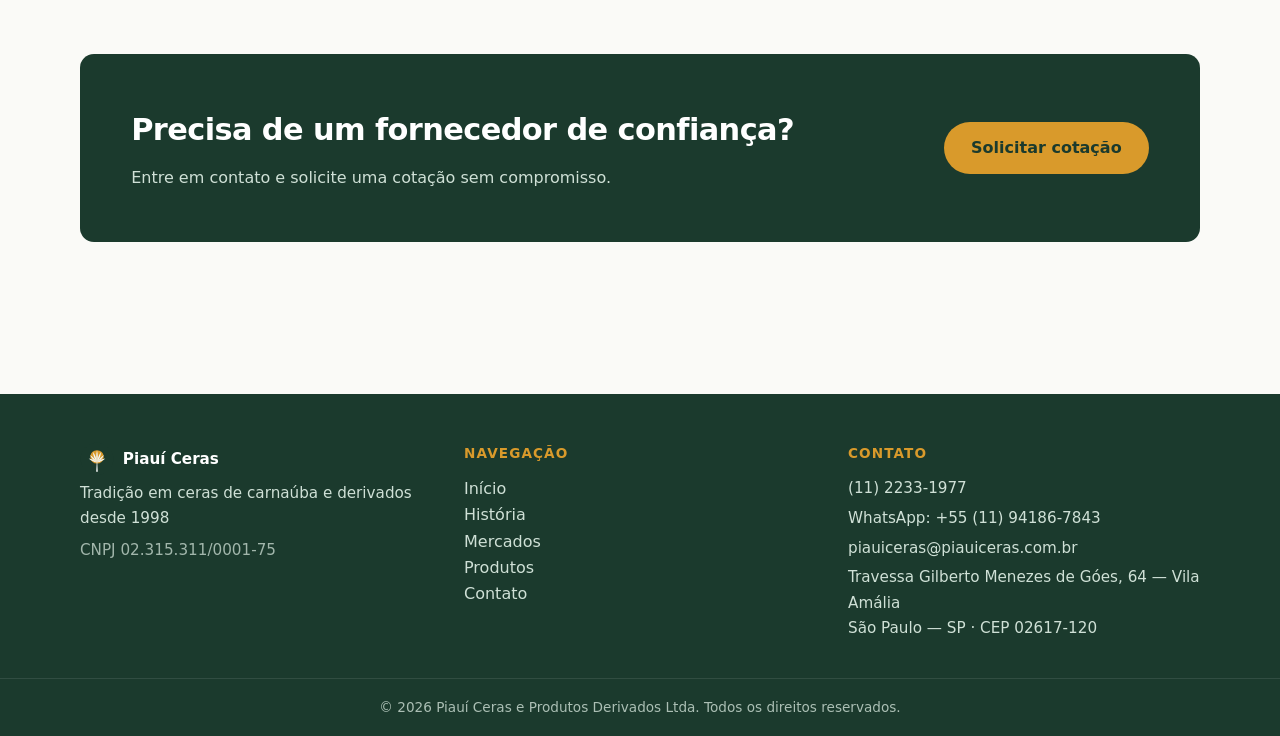
==== commit 1867b70f: "novas alteracoes" ====
--- a/index.html
+++ b/index.html
@@ -6,7 +6,7 @@
   <title>Piauí Ceras e Produtos Derivados — Cera de Carnaúba e Derivados</title>
   <meta name="description" content="Piauí Ceras e Produtos Derivados Ltda — comércio atacadista de cera de carnaúba, ceras industriais, produtos químicos e matérias-primas agrícolas desde 1998.">
   <link rel="icon" type="image/svg+xml" href="img/logo-simbolo.svg">
-  <link rel="stylesheet" href="css/style.css">
+  <link rel="stylesheet" href="css/style.css?v=1">
 </head>
 <body>
 
@@ -114,7 +114,7 @@
   <!-- Rodapé: montado automaticamente pelo js/main.js -->
   <footer id="site-footer"></footer>
 
-  <script src="js/dados.js"></script>
-  <script src="js/main.js"></script>
+  <script src="js/dados.js?v=1"></script>
+  <script src="js/main.js?v=1"></script>
 </body>
 </html>
--- a/css/style.css
+++ b/css/style.css
@@ -194,22 +194,24 @@
 .numero span { font-size: .9rem; color: #cfe0d6; }
 
 /* ---------- BLOCO DE TEXTO (história) ---------- */
-.bloco-texto { max-width: 72ch; }
+.bloco-texto { max-width: 900px; margin-inline: auto; }
+.bloco-texto::after { content: ""; display: table; clear: both; }
 .bloco-texto p { margin-bottom: 1.1rem; color: #37453e; }
 .bloco-texto p:first-of-type::first-letter {
   font-size: 3.2rem; font-weight: 800; float: left;
   line-height: 1; padding-right: .6rem; color: var(--verde);
 }
 
-/* Foto de destaque dentro de um texto (ex.: carnaúba na página de história) */
+/* Foto de destaque ao lado do texto (ex.: carnaúba na página de história) */
 .foto-destaque {
-  max-width: 420px; margin: 2rem auto; border-radius: var(--raio);
+  float: right; width: 380px; max-width: 48%;
+  margin: .3rem 0 1.2rem 2.2rem; border-radius: var(--raio);
   overflow: hidden; box-shadow: 0 14px 34px rgba(27,58,45,.14);
 }
 .foto-destaque img { width: 100%; height: auto; display: block; }
 .foto-destaque figcaption {
-  padding: .7rem 1.1rem; background: var(--verde-claro);
-  color: var(--texto-suave); font-size: .85rem; font-style: italic;
+  padding: .6rem .9rem; background: var(--verde-claro);
+  color: var(--texto-suave); font-size: .82rem; font-style: italic;
 }
 
 /* linha do tempo */
@@ -305,6 +307,17 @@
   padding: 1.1rem 0; font-size: .85rem; text-align: center; opacity: .8;
 }
 
+/* ---------- BOTÃO FLUTUANTE DO WHATSAPP ---------- */
+.whatsapp-flutuante {
+  position: fixed; right: 1.3rem; bottom: 1.3rem; z-index: 60;
+  width: 56px; height: 56px; border-radius: 50%;
+  background: #25d366; color: var(--branco);
+  display: grid; place-items: center;
+  box-shadow: 0 8px 22px rgba(0,0,0,.25);
+  transition: transform .15s;
+}
+.whatsapp-flutuante:hover { transform: scale(1.08); }
+
 /* ---------- ANIMAÇÃO DE ENTRADA ---------- */
 .animavel { opacity: 0; transform: translateY(18px); transition: opacity .55s ease, transform .55s ease; }
 .animavel.visivel { opacity: 1; transform: none; }
@@ -313,7 +326,7 @@
 }
 
 /* ---------- CELULAR ---------- */
-@media (max-width: 760px) {
+@media (max-width: 900px) {
   .menu-btn { display: flex; }
   .nav {
     position: absolute; top: 68px; left: 0; right: 0;
@@ -323,4 +336,5 @@
   .nav.aberto { display: block; }
   .nav ul { flex-direction: column; }
   .botao-secundario { margin-left: 0; margin-top: .8rem; }
-}
+  .foto-destaque { float: none; width: 100%; max-width: 320px; margin: 0 auto 1.5rem; }
+}
